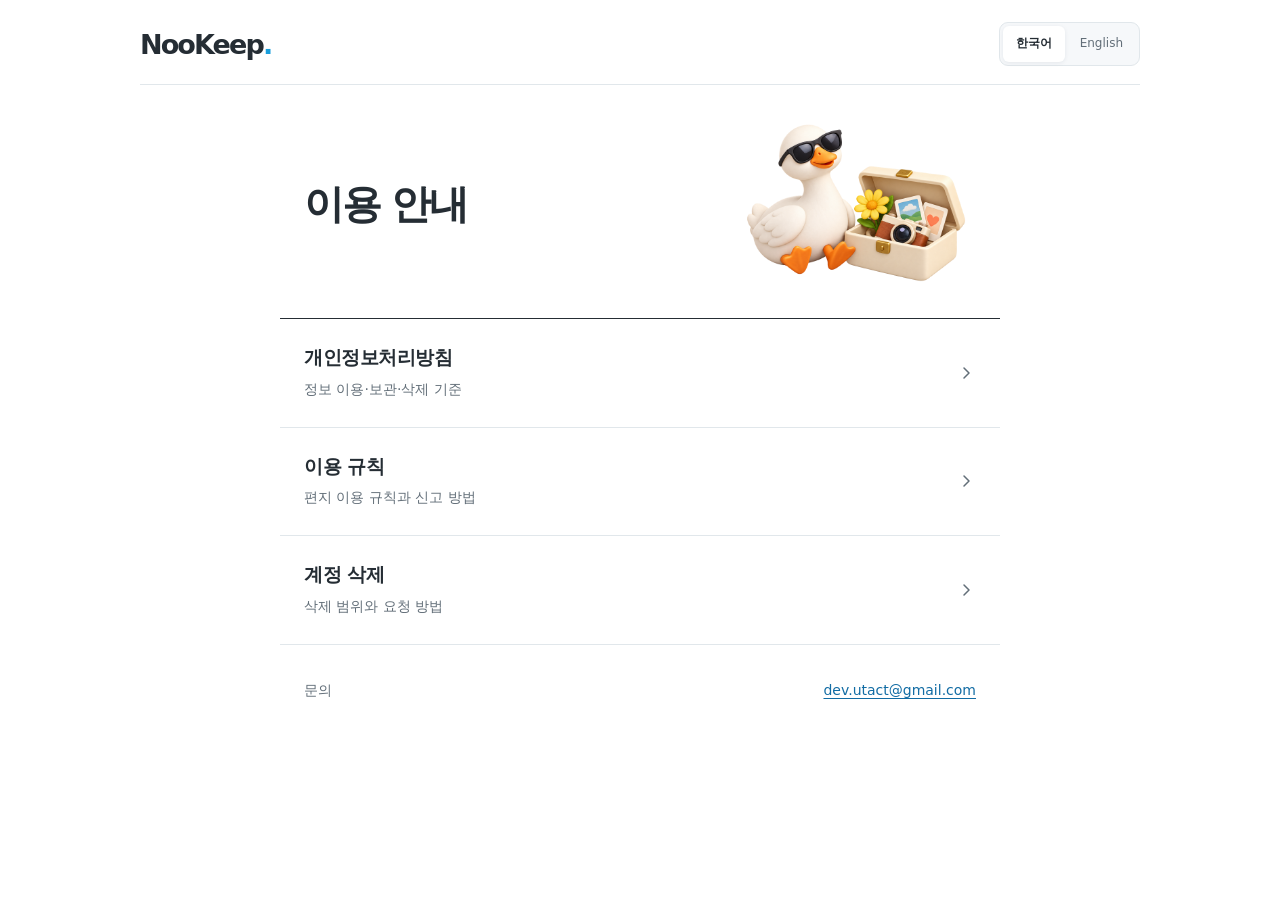
==== index.html @ aed0a8ed "feat: 이용 안내 사이트 추가" ====
<!doctype html>
<html lang="ko">
  <head>
    <meta charset="utf-8">
    <meta name="viewport" content="width=device-width,initial-scale=1">
    <meta name="color-scheme" content="light">
    <meta name="robots" content="noindex">
    <meta name="description" content="NooKeep 개인정보처리방침, 이용 규칙, 계정 삭제 안내.">
    <title>이용 안내 — NooKeep</title>
    <link rel="stylesheet" href="assets/site.css">
    <link rel="alternate" hreflang="en" href="en/index.html">
  </head>
  <body id="top" class="home-page">
    <a class="skip" href="#content">본문으로 건너뛰기</a>
    <div class="wrap">
      <header class="site-header">
        <div class="header-top">
          <a class="brand" href="index.html" aria-label="NooKeep 이용 안내 홈">NooKeep<span aria-hidden="true">.</span>
          </a>
          <nav class="language-switch" aria-label="Language / 언어">
            <a href="index.html" lang="ko" hreflang="ko" translate="no" aria-current="true">한국어</a>
            <a href="en/index.html" lang="en" hreflang="en" translate="no">English</a>
          </nav>
        </div>
      </header>
      <main id="content" tabindex="-1">
        <div class="home-hero">
          <h1>이용 안내</h1>
          <img class="home-banner" src="assets/support-illustration.png" width="1536" height="1024" alt="">
        </div>
        <nav class="guide-list" aria-label="주요 안내">
          <a class="guide-row" href="privacy/index.html">
            <div class="guide-copy">
              <h2>개인정보처리방침</h2>
              <p>정보 이용·보관·삭제 기준</p>
            </div>
            <svg class="chevron" width="20" height="20" viewbox="0 0 20 20" aria-hidden="true" focusable="false">
              <path d="m8 5 5 5-5 5" fill="none" stroke="currentColor" stroke-width="1.5" stroke-linecap="round" stroke-linejoin="round"></path>
            </svg>
          </a>
          <a class="guide-row" href="community/index.html">
            <div class="guide-copy">
              <h2>이용 규칙</h2>
              <p>편지 이용 규칙과 신고 방법</p>
            </div>
            <svg class="chevron" width="20" height="20" viewbox="0 0 20 20" aria-hidden="true" focusable="false">
              <path d="m8 5 5 5-5 5" fill="none" stroke="currentColor" stroke-width="1.5" stroke-linecap="round" stroke-linejoin="round"></path>
            </svg>
          </a>
          <a class="guide-row" href="account-deletion/index.html">
            <div class="guide-copy">
              <h2>계정 삭제</h2>
              <p>삭제 범위와 요청 방법</p>
            </div>
            <svg class="chevron" width="20" height="20" viewbox="0 0 20 20" aria-hidden="true" focusable="false">
              <path d="m8 5 5 5-5 5" fill="none" stroke="currentColor" stroke-width="1.5" stroke-linecap="round" stroke-linejoin="round"></path>
            </svg>
          </a>
        </nav>
      </main>
      <footer class="home-contact">
        <h2>문의</h2>
        <a href="mailto:dev.utact@gmail.com">dev.utact@gmail.com</a>
      </footer>
    </div>
  </body>
</html>
---- assets/site.css ----
:root {
  color-scheme: light;
  --paper: #fff;
  --ink: #252d34;
  --muted: #626e78;
  --line: #e1e7eb;
  --accent: #126ca4;
  --tint: #f0f6fa;
}
* { box-sizing: border-box; }
html { scroll-behavior: smooth; }
body {
  margin: 0;
  background: var(--paper);
  color: var(--ink);
  font: 16px/1.85 system-ui, -apple-system, "Apple SD Gothic Neo", "Malgun Gothic", sans-serif;
  word-break: keep-all;
  overflow-wrap: anywhere;
  -webkit-text-size-adjust: 100%;
}
:lang(en) { word-break: normal; }
a { color: var(--accent); text-underline-offset: .22em; text-decoration-thickness: 1px; }
a:hover { text-decoration-thickness: 2px; }
a:focus-visible { outline: 2px solid var(--accent); outline-offset: 5px; border-radius: 3px; }
.skip { position: absolute; top: 12px; left: 20px; z-index: 5; padding: 10px 16px; background: #fff; transform: translateY(-200%); }
.skip:focus { transform: none; }
.wrap { width: min(100%, 1080px); padding: 0 40px; margin: auto; }
.header-top { display: flex; justify-content: space-between; align-items: center; gap: 20px; padding: 22px 0 18px; }
.brand { display: inline-flex; align-items: center; min-height: 44px; color: var(--ink); font-size: 27px; font-weight: 760; letter-spacing: -.07em; text-decoration: none; line-height: 1; }
.brand span { color: #199edc; }
.language-switch { display: flex; align-items: center; padding: 3px; border: 1px solid var(--line); border-radius: 9px; gap: 2px; background: #f6f8fa; }
.language-switch a { display: inline-flex; align-items: center; justify-content: center; min-height: 36px; padding: 0 13px; border-radius: 6px; font-size: 12px; line-height: 1.3; color: var(--muted); text-decoration: none; white-space: nowrap; }
.language-switch [aria-current] { color: var(--ink); background: #fff; box-shadow: 0 1px 4px #172b3a14; font-weight: 650; }
.site-nav { display: flex; gap: 30px; border-bottom: 1px solid var(--line); }
.site-nav a { position: relative; display: inline-flex; align-items: center; min-height: 49px; padding: 8px 0 12px; font-size: 14px; color: var(--muted); text-decoration: none; white-space: nowrap; }
.site-nav a:hover { color: var(--ink); }
.site-nav [aria-current] { color: var(--ink); font-weight: 650; }
.site-nav [aria-current]::after { content: ""; position: absolute; bottom: -1px; left: 0; right: 0; height: 2px; background: var(--accent); }
h1 { font-size: clamp(30px, 4vw, 40px); line-height: 1.3; letter-spacing: -.055em; font-weight: 700; margin: 0 0 14px; }
h2 { margin: 0 0 20px; font-size: 22px; line-height: 1.5; letter-spacing: -.025em; font-weight: 700; }
h3 { margin: 28px 0 10px; font-size: 16px; line-height: 1.6; font-weight: 650; }
p { margin: 0 0 16px; }
p:last-child { margin-bottom: 0; }
.meta { margin: 20px 0 0; color: var(--muted); font-size: 12px; letter-spacing: .015em; }
.home-page .site-header { border-bottom: 1px solid var(--line); }
.home-page main, .home-contact { max-width: 720px; margin: auto; }
.home-hero { display: flex; align-items: center; justify-content: space-between; gap: 32px; padding: 32px 24px 28px; }
.home-hero h1 { margin: 0; }
.home-banner { display: block; width: 260px; max-width: 48%; height: auto; }
.guide-list { border-top: 1px solid var(--ink); }
.guide-row { display: grid; grid-template-columns: minmax(0, 1fr) 20px; align-items: center; gap: 20px; padding: 24px; border-bottom: 1px solid var(--line); text-decoration: none; color: var(--ink); transition: background .15s ease; }
.guide-row:hover, .guide-row:focus-visible { background: var(--tint); }
.guide-row h2 { font-size: 19px; font-weight: 650; margin: 0; }
.guide-row p { font-size: 14px; color: var(--muted); margin: 5px 0 0; }
.chevron { display: block; color: var(--muted); }
.guide-row:hover .chevron, .guide-row:focus-visible .chevron { color: var(--accent); }
.home-contact { display: flex; flex-wrap: wrap; justify-content: space-between; align-items: center; gap: 8px 24px; padding: 24px 24px 36px; }
.home-contact h2 { font-size: 14px; font-weight: 500; color: var(--muted); margin: 0; }
.home-contact > a { display: inline-flex; align-items: center; min-height: 44px; font-size: 14px; }
.policy-page .hero { padding: 44px 0 35px; }
.privacy-page .hero { margin-left: 244px; }
.privacy-page .layout { display: grid; grid-template-columns: 196px minmax(0, 1fr); gap: 48px; padding-bottom: 48px; }
.toc { position: sticky; top: 24px; align-self: start; max-height: calc(100vh - 48px); overflow-y: auto; padding: 8px 0; }
.toc h2 { font-size: 16px; line-height: 1.5; font-weight: 700; color: var(--ink); margin: 0 0 18px; }
.toc ol { list-style: none; padding: 0; margin: 0; border-left: 1px solid var(--line); }
.toc li + li { margin: 0; }
.toc a { display: flex; align-items: center; min-height: 44px; padding: 7px 0 7px 16px; color: var(--muted); font-size: 13px; line-height: 1.6; text-decoration: none; }
.toc a:hover, .toc a:focus-visible { color: var(--accent); background: var(--tint); text-decoration: underline; }
.document { min-width: 0; max-width: 720px; }
.document section { scroll-margin-top: 24px; padding: 34px 0 36px; border-top: 1px solid var(--line); }
.document section:first-child { border-top-color: var(--ink); }
.document section:last-child { padding-bottom: 0; }
.document h2 + h3 { margin-top: 0; }
.document strong { font-weight: 650; }
ul, ol { margin: 12px 0; padding-left: 22px; }
li + li { margin-top: 12px; }
.facts { margin: 24px 0 0; }
.facts > div { padding: 24px 0; border-top: 1px solid var(--line); }
.facts > div:first-child { padding-top: 0; border-top: 0; }
.facts > div:last-child { padding-bottom: 0; }
.facts dt { margin: 0 0 10px; font-weight: 650; font-size: 16px; line-height: 1.6; }
.facts dd { margin: 0; }
.facts + p { margin-top: 24px; }
.rule-list { list-style: none; padding: 0; margin: 0; }
.rule-list li + li { margin-top: 22px; }
.rule-list strong, .rule-list span { display: block; }
.rule-list strong { margin-bottom: 6px; line-height: 1.6; }
.document ul + ul, .document ul + p { margin-top: 24px; }
.document ul:last-child { margin-bottom: 0; }
.short-page main { max-width: 700px; margin: auto; padding-bottom: 48px; }
.article-intro { margin: 0 0 28px; }
.method-intro { margin-bottom: 20px; color: var(--muted); font-size: 14px; }
.request-method { padding: 20px; border: 1px solid var(--line); border-radius: 10px; }
.request-method + .request-method { margin-top: 16px; }
.request-method-heading { display: grid; grid-template-columns: minmax(0, 1fr) auto; align-items: center; gap: 12px; min-height: 48px; margin-bottom: 14px; }
.request-method h3 { margin: 0; }
.method-label { display: block; margin-bottom: 4px; color: var(--muted); font-size: 12px; line-height: 1.4; font-weight: 500; }
.request-method p { margin-bottom: 12px; }
.request-method p:last-child { margin-bottom: 0; }
.setting-path { display: flex; flex-wrap: wrap; align-items: center; gap: 6px 12px; padding: 12px 14px; border-radius: 6px; background: #f5f7f9; font-size: 14px; font-weight: 400; }
.setting-path > span { white-space: nowrap; }
.setting-path .path-step { display: inline-flex; align-items: center; gap: 12px; }
.setting-path [aria-hidden] { color: var(--muted); }
.setting-path .path-destination { font-weight: 650; }
.method-note { font-size: 14px; color: var(--muted); }
.mail-link { display: inline-flex; flex-shrink: 0; align-items: center; border: 1px solid #b5cddd; background: #fff; color: var(--accent); padding: 9px 15px; border-radius: 8px; min-height: 44px; font-size: 14px; font-weight: 600; text-decoration: none; }
.mail-link:hover { background: var(--tint); border-color: var(--accent); }
.reference-links { font-size: 14px; }
.reference-links a + a { margin-left: 20px; }
.site-footer { display: flex; flex-wrap: wrap; align-items: center; gap: 8px 28px; padding: 20px 0 28px; border-top: 1px solid var(--line); color: var(--muted); font-size: 12px; }
.site-footer > span { margin-right: auto; font-weight: 600; }
.site-footer a { display: inline-flex; align-items: center; min-height: 44px; color: var(--muted); }

@media (max-width: 860px) {
  .wrap { padding: 0 28px; }
  .privacy-page .hero { margin-left: 0; }
  .privacy-page .layout { display: block; }
  .toc { position: static; max-height: none; overflow: visible; padding: 0 0 24px; }
  .toc ol { display: flex; flex-wrap: wrap; gap: 0 24px; border-left: 0; }
  .toc a { min-height: 44px; padding: 7px 0; }
  .toc h2 { margin-bottom: 12px; }
}
@media (max-width: 600px) {
  .wrap { padding: 0 22px; }
  .header-top { padding: 18px 0 12px; gap: 12px; }
  .brand { font-size: 25px; }
  .language-switch a { min-height: 38px; padding: 0 10px; }
  .site-nav { gap: 23px; }
  .site-nav a { font-size: 13px; min-height: 46px; }
  .home-hero { flex-direction: column; align-items: flex-start; gap: 20px; padding: 28px 16px 24px; }
  .home-hero h1 { font-size: 34px; }
  .home-banner { width: 240px; max-width: 100%; align-self: center; }
  .guide-row { gap: 16px; padding: 22px 16px; }
  .guide-row h2 { font-size: 18px; }
  .home-contact { padding: 20px 16px 28px; }
  .policy-page .hero { padding: 32px 0 28px; }
  .document section { padding: 28px 0 32px; }
  .request-method { padding: 16px; }
  .facts > div { padding: 22px 0; }
  h2 { font-size: 21px; }
  .site-footer { gap: 0 18px; padding: 16px 0 22px; }
}
@media (max-width: 360px) {
  .wrap { padding: 0 18px; }
  .site-nav { gap: 17px; }
  .site-nav a { font-size: 12px; }
  .language-switch a { padding: 0 8px; }
}
@media (prefers-reduced-motion: reduce) {
  html { scroll-behavior: auto; }
  .guide-row { transition: none; }
}
@media print {
  .site-header, .toc, .skip, .site-footer { display: none; }
  .wrap { width: 100%; padding: 0; }
  .privacy-page .hero { margin-left: 0; }
  .privacy-page .layout { display: block; }
  a { color: inherit; }
  h2, dt { break-after: avoid; }
  p, li, dd { orphans: 3; widows: 3; }
}
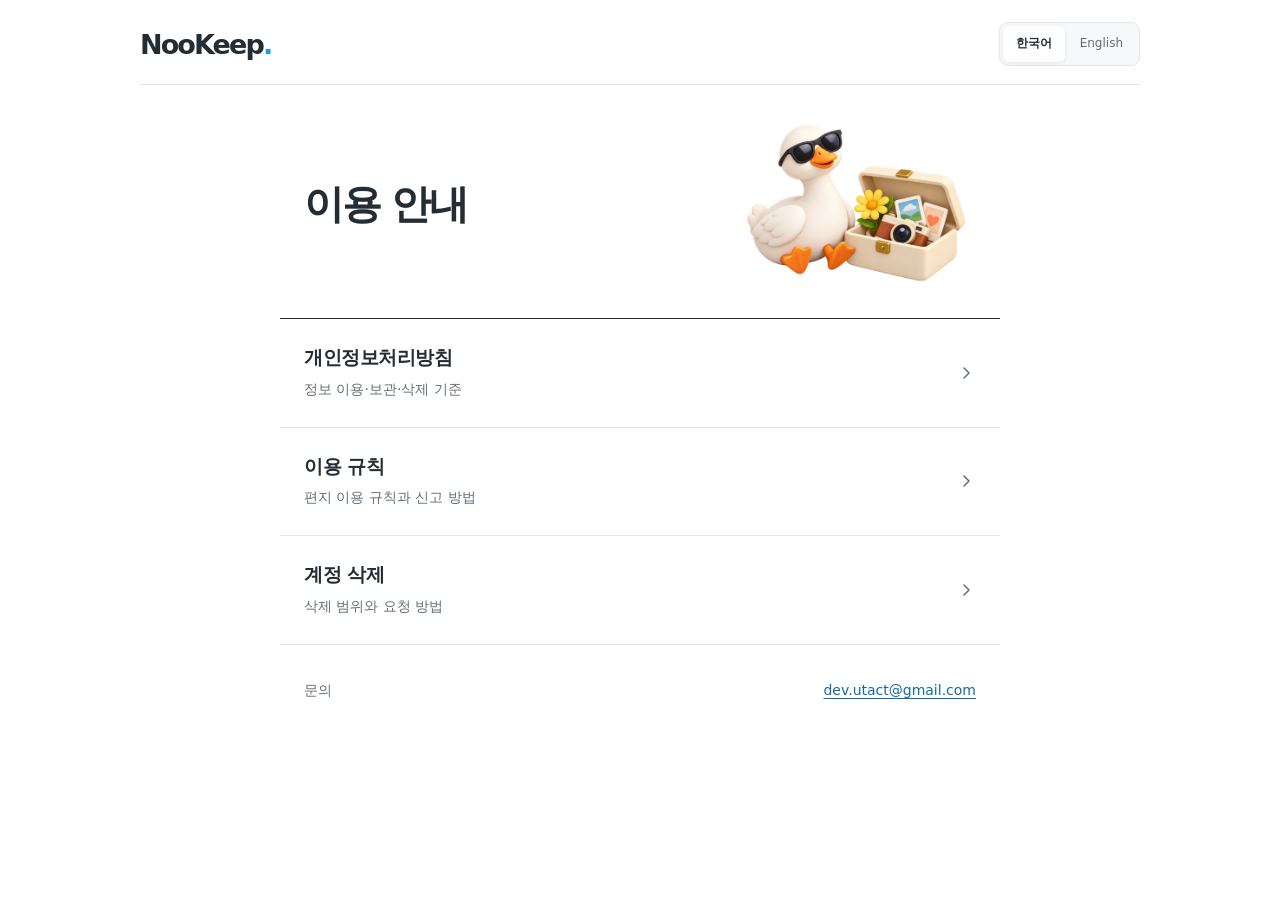
==== commit d8c7830d: "perf: 이미지 경량화 및 공유 미리보기 개선" ====
--- a/index.html
+++ b/index.html
@@ -7,6 +7,19 @@
     <meta name="robots" content="noindex">
     <meta name="description" content="NooKeep 개인정보처리방침, 이용 규칙, 계정 삭제 안내.">
     <title>이용 안내 — NooKeep</title>
+    <meta property="og:type" content="website">
+    <meta property="og:site_name" content="NooKeep">
+    <meta property="og:title" content="이용 안내 — NooKeep">
+    <meta property="og:description" content="NooKeep 개인정보처리방침, 이용 규칙, 계정 삭제 안내.">
+    <meta property="og:url" content="https://nookeep.github.io/">
+    <meta property="og:locale" content="ko_KR">
+    <meta property="og:image" content="https://nookeep.github.io/assets/share-preview.jpg">
+    <meta property="og:image:type" content="image/jpeg">
+    <meta property="og:image:width" content="1200">
+    <meta property="og:image:height" content="630">
+    <meta property="og:image:alt" content="선글라스를 쓴 거위와 추억 상자">
+    <meta name="twitter:card" content="summary_large_image">
+    <meta name="twitter:image" content="https://nookeep.github.io/assets/share-preview.jpg">
     <link rel="stylesheet" href="assets/site.css">
     <link rel="alternate" hreflang="en" href="en/index.html">
   </head>
@@ -26,7 +39,7 @@
       <main id="content" tabindex="-1">
         <div class="home-hero">
           <h1>이용 안내</h1>
-          <img class="home-banner" src="assets/support-illustration.png" width="1536" height="1024" alt="">
+          <img class="home-banner" src="assets/support-illustration.webp" width="600" height="400" alt="">
         </div>
         <nav class="guide-list" aria-label="주요 안내">
           <a class="guide-row" href="privacy/index.html">
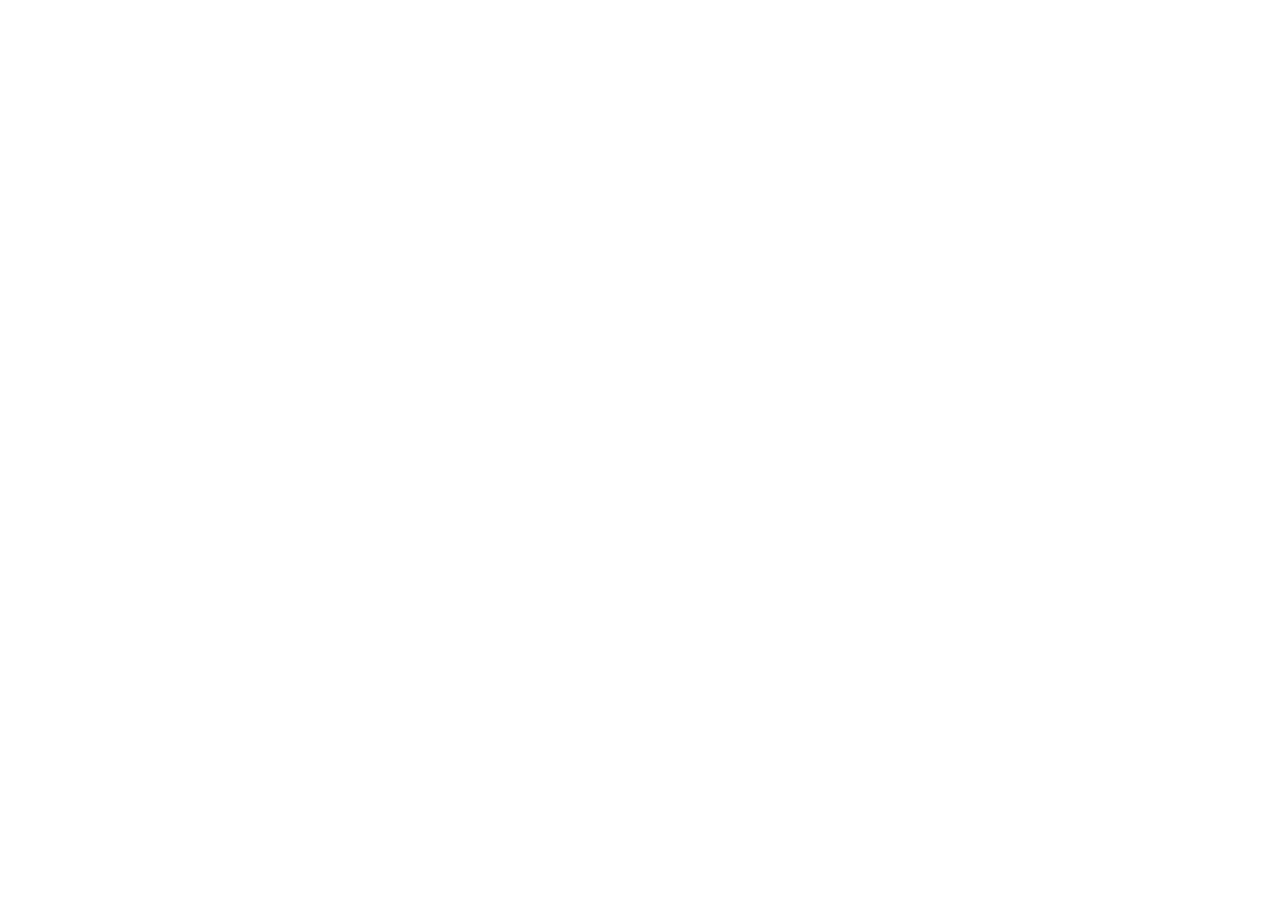
==== commit 408b2cbb: "fix(pages): 기존 안내 주소를 공식 도메인으로 연결" ====
--- a/index.html
+++ b/index.html
@@ -1,80 +1,20 @@
 <!doctype html>
 <html lang="ko">
-  <head>
-    <meta charset="utf-8">
-    <meta name="viewport" content="width=device-width,initial-scale=1">
-    <meta name="color-scheme" content="light">
-    <meta name="robots" content="noindex">
-    <meta name="description" content="NooKeep 개인정보처리방침, 이용 규칙, 계정 삭제 안내.">
-    <title>이용 안내 — NooKeep</title>
-    <meta property="og:type" content="website">
-    <meta property="og:site_name" content="NooKeep">
-    <meta property="og:title" content="이용 안내 — NooKeep">
-    <meta property="og:description" content="NooKeep 개인정보처리방침, 이용 규칙, 계정 삭제 안내.">
-    <meta property="og:url" content="https://nookeep.github.io/">
-    <meta property="og:locale" content="ko_KR">
-    <meta property="og:image" content="https://nookeep.github.io/assets/share-preview.jpg">
-    <meta property="og:image:type" content="image/jpeg">
-    <meta property="og:image:width" content="1200">
-    <meta property="og:image:height" content="630">
-    <meta property="og:image:alt" content="선글라스를 쓴 거위와 추억 상자">
-    <meta name="twitter:card" content="summary_large_image">
-    <meta name="twitter:image" content="https://nookeep.github.io/assets/share-preview.jpg">
-    <link rel="stylesheet" href="assets/site.css">
-    <link rel="alternate" hreflang="en" href="en/index.html">
-  </head>
-  <body id="top" class="home-page">
-    <a class="skip" href="#content">본문으로 건너뛰기</a>
-    <div class="wrap">
-      <header class="site-header">
-        <div class="header-top">
-          <a class="brand" href="index.html" aria-label="NooKeep 이용 안내 홈">NooKeep<span aria-hidden="true">.</span>
-          </a>
-          <nav class="language-switch" aria-label="Language / 언어">
-            <a href="index.html" lang="ko" hreflang="ko" translate="no" aria-current="true">한국어</a>
-            <a href="en/index.html" lang="en" hreflang="en" translate="no">English</a>
-          </nav>
-        </div>
-      </header>
-      <main id="content" tabindex="-1">
-        <div class="home-hero">
-          <h1>이용 안내</h1>
-          <img class="home-banner" src="assets/support-illustration.webp" width="600" height="400" alt="">
-        </div>
-        <nav class="guide-list" aria-label="주요 안내">
-          <a class="guide-row" href="privacy/index.html">
-            <div class="guide-copy">
-              <h2>개인정보처리방침</h2>
-              <p>정보 이용·보관·삭제 기준</p>
-            </div>
-            <svg class="chevron" width="20" height="20" viewbox="0 0 20 20" aria-hidden="true" focusable="false">
-              <path d="m8 5 5 5-5 5" fill="none" stroke="currentColor" stroke-width="1.5" stroke-linecap="round" stroke-linejoin="round"></path>
-            </svg>
-          </a>
-          <a class="guide-row" href="community/index.html">
-            <div class="guide-copy">
-              <h2>이용 규칙</h2>
-              <p>편지 이용 규칙과 신고 방법</p>
-            </div>
-            <svg class="chevron" width="20" height="20" viewbox="0 0 20 20" aria-hidden="true" focusable="false">
-              <path d="m8 5 5 5-5 5" fill="none" stroke="currentColor" stroke-width="1.5" stroke-linecap="round" stroke-linejoin="round"></path>
-            </svg>
-          </a>
-          <a class="guide-row" href="account-deletion/index.html">
-            <div class="guide-copy">
-              <h2>계정 삭제</h2>
-              <p>삭제 범위와 요청 방법</p>
-            </div>
-            <svg class="chevron" width="20" height="20" viewbox="0 0 20 20" aria-hidden="true" focusable="false">
-              <path d="m8 5 5 5-5 5" fill="none" stroke="currentColor" stroke-width="1.5" stroke-linecap="round" stroke-linejoin="round"></path>
-            </svg>
-          </a>
-        </nav>
-      </main>
-      <footer class="home-contact">
-        <h2>문의</h2>
-        <a href="mailto:dev.utact@gmail.com">dev.utact@gmail.com</a>
-      </footer>
-    </div>
-  </body>
+<head>
+  <meta charset="utf-8">
+  <meta name="viewport" content="width=device-width, initial-scale=1">
+  <meta name="robots" content="noindex,follow">
+  <link rel="canonical" href="https://nookeep.com/guide/">
+  <title>안내 페이지 이전 — NooKeep</title>
+  <script>
+    const destination = new URL('https://nookeep.com/guide/');
+    destination.search = window.location.search;
+    destination.hash = window.location.hash;
+    window.location.replace(destination.href);
+  </script>
+  <noscript><meta http-equiv="refresh" content="0;url=https://nookeep.com/guide/"></noscript>
+</head>
+<body>
+  <p><a href="https://nookeep.com/guide/">NooKeep 새 안내 페이지로 이동</a></p>
+</body>
 </html>
